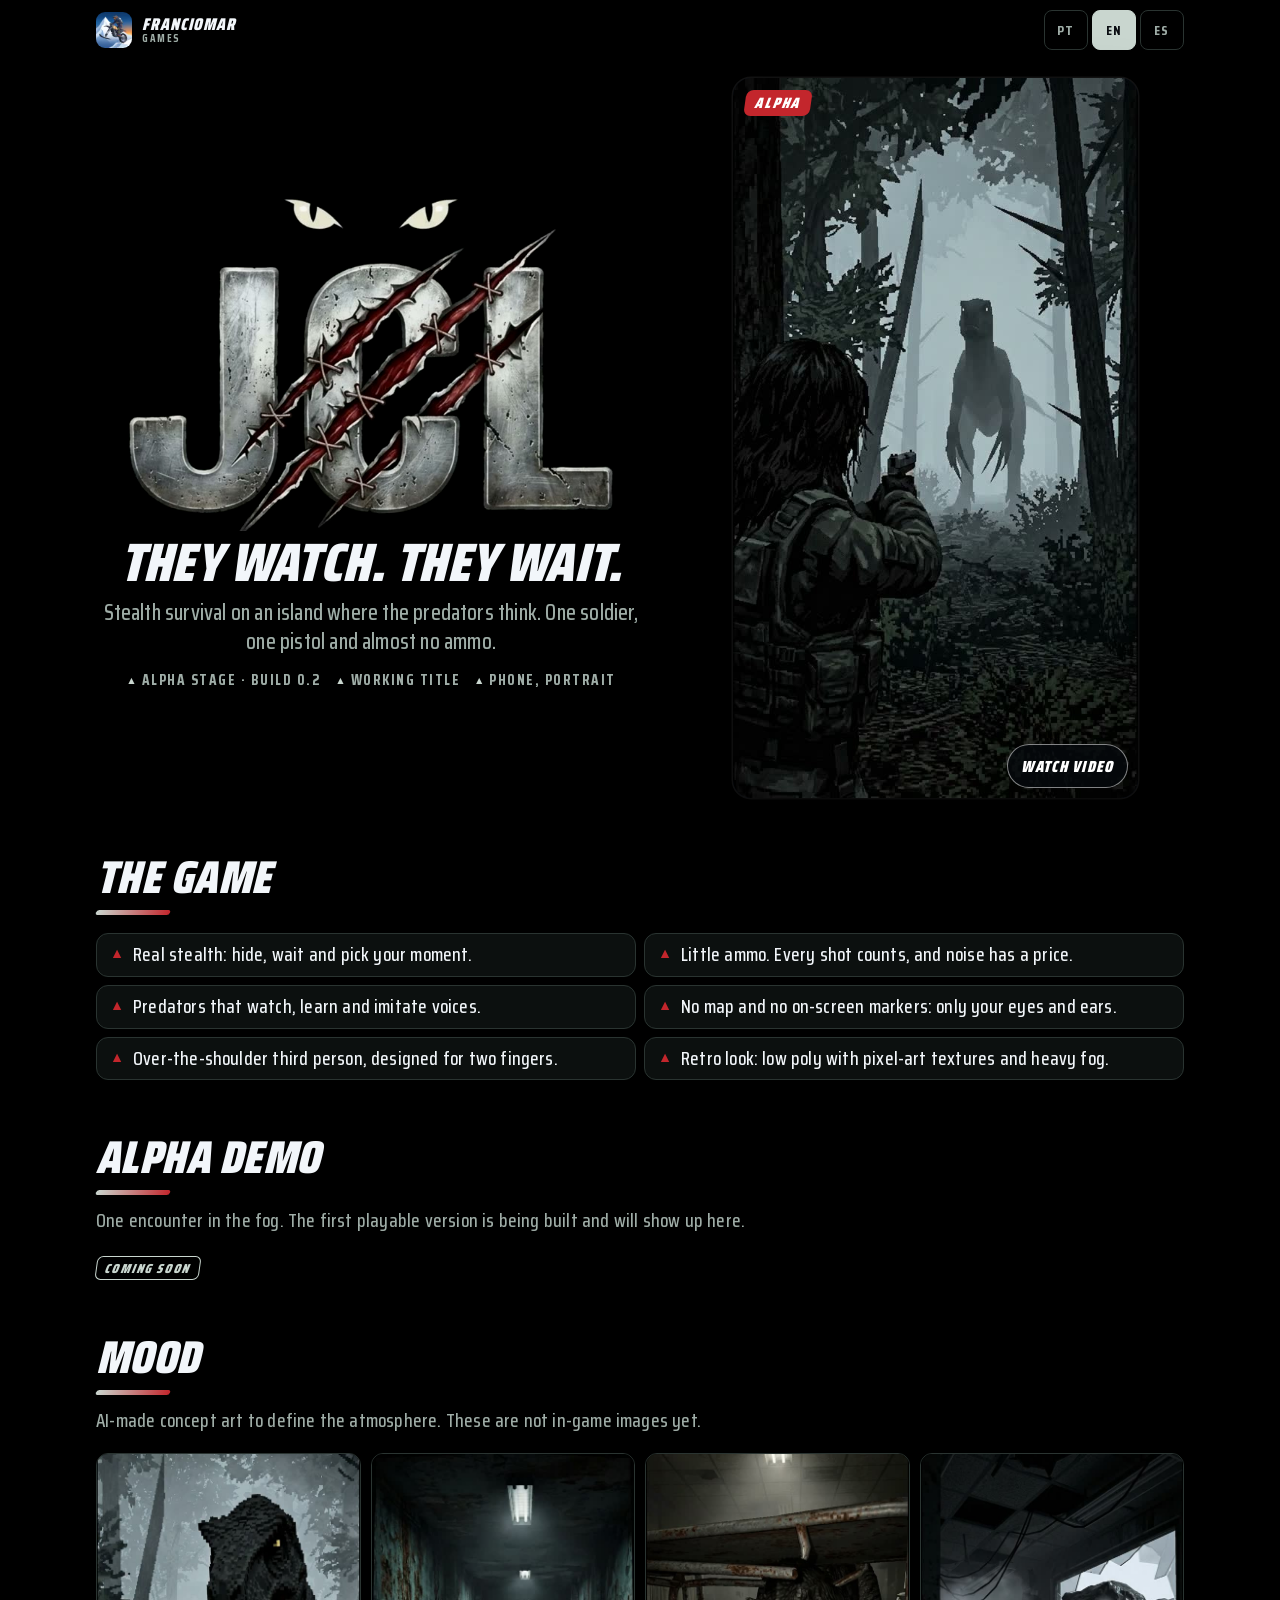
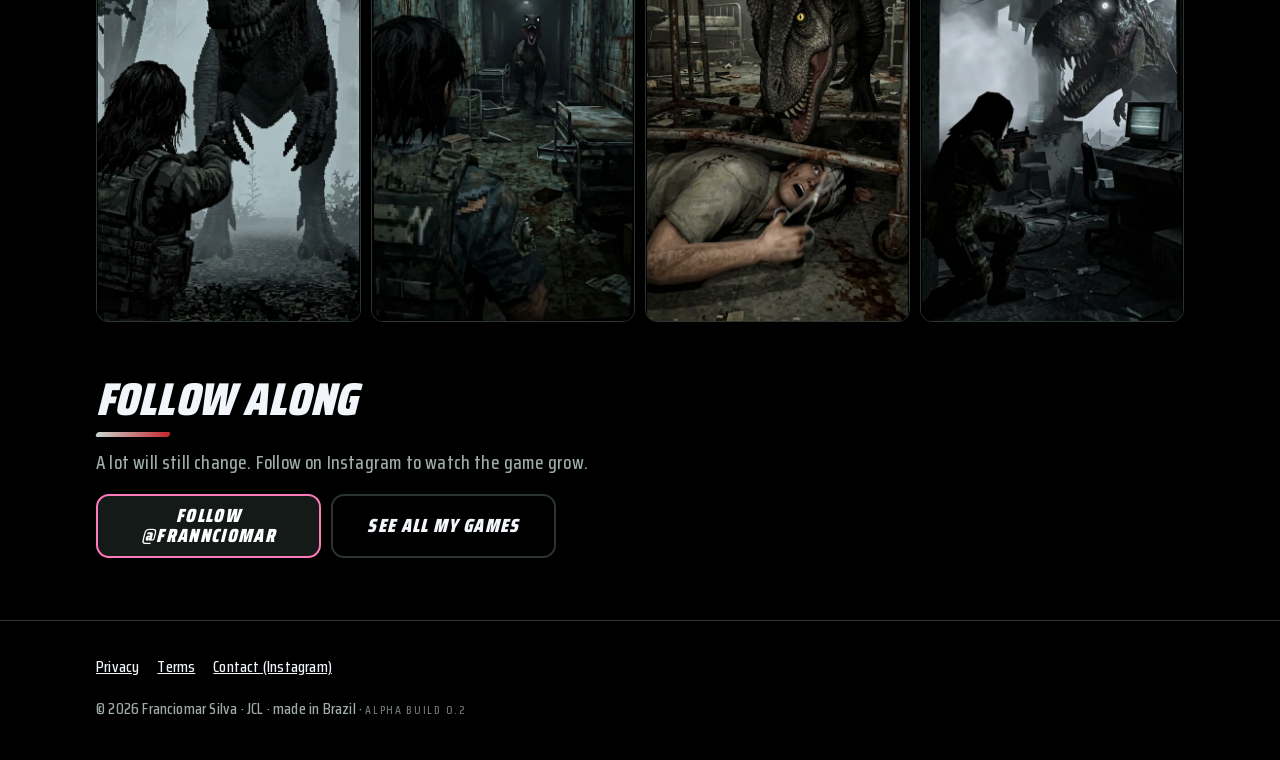
==== jcl/index.html @ 3e93e506 "Topo do site: Franciomar Games Co-Authored-By: Claude Sonnet 5.5 <noreply@anthropic.com>" ====
<!DOCTYPE html>
<html lang="pt-BR">
<head>
<meta charset="utf-8">
<meta name="viewport" content="width=device-width,initial-scale=1,viewport-fit=cover">
<title>JCL — survival horror stealth em desenvolvimento (alfa) | By Franciomar Silva</title>
<meta name="description" content="JCL (nome provisório): sobrevivência furtiva numa ilha onde os predadores pensam. Jogo em fase alfa, build 0.2. By Franciomar Silva.">
<meta name="theme-color" content="#070909">
<meta name="color-scheme" content="dark">
<link rel="canonical" href="https://frannciomar.github.io/jcl/">
<meta property="og:type" content="website">
<meta property="og:site_name" content="Franciomar Silva — Games">
<meta property="og:title" content="JCL — eles observam, eles esperam">
<meta property="og:description" content="Survival horror stealth retrô, em fase alfa.">
<meta property="og:url" content="https://frannciomar.github.io/jcl/">
<meta property="og:image" content="https://frannciomar.github.io/jcl/img/og.jpg">
<meta name="twitter:card" content="summary_large_image">
<link rel="icon" type="image/png" sizes="48x48" href="../assets/img/favicon-48.png">
<link rel="apple-touch-icon" href="../assets/img/apple-touch-icon.png">
<link rel="stylesheet" href="../assets/site.css">
<link rel="stylesheet" href="jcl.css">
</head>
<body class="jcl">
<header class="top">
  <a class="brand" href="../" aria-label="Franciomar — Games">
    <img src="../assets/img/icon-96.webp" width="36" height="36" alt="">
    <span>Franciomar<small>GAMES</small></span>
  </a>
  <div class="langs" role="group" aria-label="Idioma / Language / Idioma">
    <button type="button" data-lang-btn="pt" aria-pressed="true" aria-label="Português">PT</button>
    <button type="button" data-lang-btn="en" aria-pressed="false" aria-label="English">EN</button>
    <button type="button" data-lang-btn="es" aria-pressed="false" aria-label="Español">ES</button>
  </div>
</header>

<main>
<div class="wrap hero">
  <div class="media teaser">
    <video id="teaser" src="teaser.mp4" poster="img/poster.jpg" muted loop playsinline preload="metadata" aria-label="Arte conceitual em vídeo: um predador se aproxima na névoa" data-i-aria="video.aria"></video>
    <span class="badge" data-i="badge">ALFA</span>
    <button class="tap" type="button" id="bVideo" data-i="video.pause" hidden>Pausar</button>
  </div>
  <div class="copy">
    <h1><img class="logo" src="img/logo.jpg" width="720" height="480" alt="JCL"></h1>
    <p class="tag" data-i="tag">Eles observam. Eles esperam.</p>
    <p class="sub" data-i="sub">Sobrevivência furtiva numa ilha onde os predadores pensam. Um soldado, uma pistola e quase nenhuma munição.</p>
    <ul class="facts">
      <li data-i="f.state">Fase alfa · build 0.2</li>
      <li data-i="f.name">Nome provisório</li>
      <li data-i="f.dev">Celular, na vertical</li>
    </ul>
  </div>
</div>

<section class="wrap sec" id="jogo">
  <h2 data-i="game.h">O jogo</h2>
  <ul class="news">
    <li data-i="g.1">Furtividade de verdade: esconder, esperar e escolher a hora.</li>
    <li data-i="g.2">Pouca munição. Cada tiro conta, e o barulho tem preço.</li>
    <li data-i="g.3">Predadores que observam, aprendem e imitam vozes.</li>
    <li data-i="g.4">Sem mapa e sem indicadores na tela: só os seus olhos e ouvidos.</li>
    <li data-i="g.5">Terceira pessoa por cima do ombro, pensado para dois dedos.</li>
    <li data-i="g.6">Visual retrô: low poly com textura em pixel art e muita névoa.</li>
  </ul>
</section>

<section class="wrap sec" id="demo">
  <h2 data-i="demo.h">Demo alfa</h2>
  <p class="lead" data-i="demo.lead">Um encontro na névoa. A primeira versão jogável está em preparação e vai aparecer aqui.</p>
  <span class="pill soon" id="demoSoon" data-i="demo.soon">EM BREVE</span>
  <a class="btn play" id="demoGo" href="#" data-i="demo.play" hidden>Jogar a demo</a>
</section>

<section class="wrap sec" id="clima">
  <h2 data-i="art.h">Clima do jogo</h2>
  <p class="lead" data-i="art.lead">Arte conceitual feita com IA para definir a atmosfera. Ainda não são imagens do jogo.</p>
  <div class="gallery">
    <img src="img/shot-1.jpg" width="540" height="960" loading="lazy" alt="Arte conceitual: predador de perto numa floresta com névoa" data-i-alt="art.1">
    <img src="img/shot-2.jpg" width="540" height="960" loading="lazy" alt="Arte conceitual: corredor escuro com um predador ao fundo" data-i-alt="art.2">
    <img src="img/shot-3.jpg" width="540" height="960" loading="lazy" alt="Arte conceitual: sobrevivente escondido sob uma maca" data-i-alt="art.3">
    <img src="img/shot-4.jpg" width="540" height="960" loading="lazy" alt="Arte conceitual: um grande predador invade uma sala" data-i-alt="art.4">
  </div>
</section>

<section class="wrap sec" id="acompanhe">
  <h2 data-i="follow.h">Acompanhe</h2>
  <p class="lead" data-i="follow.lead">Muita coisa ainda vai mudar. Siga no Instagram para ver o jogo crescer.</p>
  <div class="cta">
    <a class="btn ig" href="https://instagram.com/frannciomar" target="_blank" rel="noopener"><span data-i="follow.btn">Seguir @frannciomar</span></a>
    <a class="btn ghost" href="../#jogos" data-i="back">Ver todos os meus games</a>
  </div>
</section>
</main>

<footer>
  <div class="wrap">
    <nav aria-label="Rodapé">
      <a href="../privacidade.html" data-i="ft.priv">Privacidade</a>
      <a href="../termos.html" data-i="ft.terms">Termos</a>
      <a href="https://instagram.com/frannciomar" target="_blank" rel="noopener" data-i="ft.contact">Contato (Instagram)</a>
    </nav>
    <div>© 2026 Franciomar Silva · JCL · <span data-i="ft.made">feito no Brasil</span> · <span class="build">ALPHA BUILD 0.2</span></div>
  </div>
</footer>

<script src="jcl.js"></script>
</body>
</html>
---- assets/site.css ----
/* EVEREST MOTORBIKE — landing. Cores e fonte iguais às do jogo. */
@font-face{font-family:"Saira Condensed";font-weight:500;font-style:normal;font-display:swap;src:url(fonts/saira-condensed-500.woff2) format("woff2")}
@font-face{font-family:"Saira Condensed";font-weight:700;font-style:normal;font-display:swap;src:url(fonts/saira-condensed-700.woff2) format("woff2")}
@font-face{font-family:"Saira Condensed";font-weight:900;font-style:normal;font-display:swap;src:url(fonts/saira-condensed-900.woff2) format("woff2")}
:root{--or:#ff6a1a;--or2:#ff8a3d;--cy:#39c8ff;--ink:#0a0d12;--ink2:#111823;--ink3:#18212e;--line:#263242;--tx:#f2f6fa;--mut:#a9b6c6;--f:"Saira Condensed","Arial Narrow","Helvetica Neue",Impact,sans-serif;--w:1120px}
*{box-sizing:border-box}
html{-webkit-text-size-adjust:100%;scroll-behavior:smooth}
body{margin:0;background:var(--ink);color:var(--tx);font:500 18px/1.45 var(--f);letter-spacing:.01em;overflow-x:hidden}
img,video,svg{display:block;max-width:100%}
a{color:var(--cy)}
h1,h2,h3{font-weight:900;font-style:italic;text-transform:uppercase;line-height:1;margin:0;letter-spacing:.01em}
p{margin:0 0 .8em}
.wrap{max-width:var(--w);margin:0 auto;padding:0 16px}
.sr{position:absolute;width:1px;height:1px;overflow:hidden;clip:rect(0 0 0 0);white-space:nowrap}
:focus-visible{outline:3px solid var(--cy);outline-offset:3px;border-radius:6px}
.skip{position:absolute;left:8px;top:-60px;background:#fff;color:#000;padding:8px 12px;border-radius:8px;z-index:50;font-weight:700}
.skip:focus{top:8px}

/* topo */
.top{display:flex;align-items:center;justify-content:space-between;gap:10px;padding:10px 16px;max-width:var(--w);margin:0 auto}
.brand{display:flex;align-items:center;gap:10px;color:var(--tx);text-decoration:none;font-weight:900;font-style:italic;text-transform:uppercase;font-size:17px;letter-spacing:.06em;line-height:1}
.brand img{width:36px;height:36px;border-radius:9px}
.brand small{display:block;font-weight:700;font-style:normal;font-size:11px;letter-spacing:.14em;color:var(--mut)}
.langs{display:flex;gap:4px}
.langs button{font:700 14px var(--f);letter-spacing:.08em;color:var(--mut);background:transparent;border:1.5px solid var(--line);border-radius:8px;min-width:44px;min-height:40px;cursor:pointer}
.langs button[aria-pressed=true]{color:#0a0d12;background:var(--cy);border-color:var(--cy)}

/* aviso do navegador do Instagram */
.igbar{display:none;margin:0 16px 10px;padding:12px 14px;border-radius:12px;background:#1b2a3d;border:1.5px solid var(--cy);font-size:17px;line-height:1.3}
.igbar b{color:var(--cy)}
.igbar .row{display:flex;flex-wrap:wrap;gap:8px;margin-top:10px}
.ig .igbar{display:block}

/* hero */
.hero{display:grid;gap:12px;padding-bottom:8px}
.media{position:relative;display:block;margin:0 auto;width:min(100%,calc(47svh * .8),460px);aspect-ratio:4/5;border-radius:18px;overflow:hidden;background:#101826 center/cover no-repeat;box-shadow:0 18px 50px rgba(0,0,0,.55),0 0 0 1.5px rgba(255,255,255,.08);isolation:isolate}
.media img,.media video{position:absolute;inset:0;width:100%;height:100%;object-fit:cover}
.media video{opacity:0;transition:opacity .5s}
.media.playing video{opacity:1}
.media .slide{opacity:0;transition:opacity 1.2s ease}
.media .slide.on{opacity:1}
.media.kb .slide.on{animation:kb 7s ease-out both}
@keyframes kb{from{transform:scale(1.02)}to{transform:scale(1.14) translate(-1.5%,-1.5%)}}
.badge{position:absolute;z-index:3;left:12px;top:12px;background:var(--or);color:#140700;font:900 italic 15px/1 var(--f);letter-spacing:.12em;padding:6px 10px 5px;border-radius:7px;transform:skewX(-8deg)}
.tap{position:absolute;z-index:3;right:10px;bottom:10px;display:flex;align-items:center;gap:8px;background:rgba(6,9,14,.78);color:#fff;font:900 italic 16px/1 var(--f);letter-spacing:.08em;text-transform:uppercase;padding:9px 13px 8px;border-radius:999px;border:1.5px solid rgba(255,255,255,.5)}
.tap svg{width:14px;height:14px;fill:var(--or)}
.copy h1{font-size:clamp(34px,10vw,72px)}
.copy h1 em{color:var(--or);font-style:inherit}
.copy .sub{color:var(--mut);font-size:18px;line-height:1.3;margin:8px 0 12px;max-width:34em}
.cta{display:grid;gap:10px}
.btn{display:inline-flex;align-items:center;justify-content:center;gap:10px;min-height:52px;padding:10px 18px;border-radius:13px;border:2px solid var(--line);background:var(--ink3);color:var(--tx);font:900 italic 19px/1.05 var(--f);letter-spacing:.07em;text-transform:uppercase;text-decoration:none;cursor:pointer;text-align:center}
.btn svg{width:20px;height:20px;flex:none;fill:currentColor}
.btn:hover{border-color:var(--cy)}
.btn.play{min-height:68px;font-size:clamp(26px,7.6vw,34px);background:linear-gradient(180deg,#ff8436,#ff5a05);border-color:#ffb27a;color:#160800;box-shadow:0 10px 30px rgba(255,106,26,.38),inset 0 -4px 0 rgba(0,0,0,.18)}
.btn.play small{display:block;font-size:.5em;letter-spacing:.14em;font-style:normal;font-weight:700}
.btn.play:hover{filter:brightness(1.08)}
.btn.play:active{transform:translateY(2px)}
.btn.ghost{background:transparent}
.btn.ig{border-color:#ff7ab8;color:#fff}
.two{display:grid;grid-template-columns:1fr 1fr;gap:10px}
.two .btn{font-size:17px;padding:8px 10px;gap:8px;letter-spacing:.05em}
.facts{display:flex;flex-wrap:wrap;gap:6px 14px;margin:14px 0 0;padding:0;list-style:none;color:var(--mut);font-weight:700;font-size:15px;letter-spacing:.1em;text-transform:uppercase}
.facts li::before{content:"▲ ";color:var(--cy);font-size:.7em;vertical-align:.15em}

/* seções */
section.sec{padding-top:48px;padding-bottom:6px}
.sec h2{font-size:clamp(30px,8vw,46px)}
.sec h2::after{content:"";display:block;width:74px;height:5px;margin-top:10px;background:linear-gradient(90deg,var(--cy),var(--or));border-radius:3px;transform:skewX(-20deg)}
.lead{color:var(--mut);margin:12px 0 18px;max-width:40em}
.cards{display:grid;gap:16px}
.card{background:linear-gradient(180deg,var(--ink3),var(--ink2));border:1.5px solid var(--line);border-radius:18px;padding:16px;position:relative;overflow:hidden}
.card h3{font-size:30px;display:flex;flex-wrap:wrap;align-items:center;gap:10px}
.pill{display:inline-block;font:900 italic 13px/1 var(--f);letter-spacing:.14em;padding:5px 8px 4px;border-radius:6px;background:var(--or);color:#140700;transform:skewX(-8deg)}
.pill.soon{background:transparent;color:var(--cy);border:1.5px solid var(--cy)}
.card p{color:var(--mut);margin:10px 0 12px}
.shots{display:grid;grid-template-columns:repeat(3,1fr);gap:8px;margin:12px 0}
.shots img{width:100%;height:auto;aspect-ratio:412/860;object-fit:cover;border-radius:10px;border:1.5px solid var(--line);background:#101826}
.mini{display:grid;gap:6px;margin:0 0 14px;padding:0;list-style:none;font-size:16px;color:var(--tx)}
.mini b{color:var(--cy);font-weight:700;letter-spacing:.06em;text-transform:uppercase;margin-right:6px}
.card.ph{min-height:190px;display:grid;align-content:center;justify-items:start;border-style:dashed;background:repeating-linear-gradient(135deg,#111823 0 14px,#0e141d 14px 28px)}
.card.ph h3{color:#7f8fa3}
.card.ph .mtn{position:absolute;right:-10px;bottom:-6px;width:150px;opacity:.16;fill:var(--cy)}

/* controles */
.ctrl{display:grid;gap:16px}
.ctrl .card h3{font-size:24px;color:var(--cy)}
.keys{margin:12px 0 0;padding:0;list-style:none;display:grid;gap:9px}
.keys li{display:flex;align-items:center;gap:10px;flex-wrap:wrap}
.keys span.k{display:flex;gap:4px;flex:none}
.keys li>span:not(.k){flex:1 1 6em;min-width:0;line-height:1.25}
kbd{display:inline-grid;place-items:center;min-width:34px;height:32px;padding:0 8px;border-radius:7px;background:#0b1017;border:1.5px solid #3a4a5e;border-bottom-width:3px;font:700 15px var(--f);color:#fff;letter-spacing:.04em}
.keys i{font-style:normal;display:grid;place-items:center;width:34px;height:34px;border-radius:50%;border:1.5px solid var(--cy);color:var(--cy);font-weight:900;flex:none}

/* sobre */
.about{display:grid;gap:14px}
.about .who{display:flex;gap:14px;align-items:center}
.about .who img{width:76px;height:76px;border-radius:18px;flex:none}
.about .who b{display:block;font:900 italic 24px/1 var(--f);text-transform:uppercase}
.stores{display:flex;flex-wrap:wrap;gap:8px;margin:4px 0 12px;padding:0;list-style:none}
.stores li{border:1.5px solid var(--line);border-radius:999px;padding:6px 12px 5px;font-weight:700;font-size:15px;line-height:1.15;letter-spacing:.08em;text-transform:uppercase;color:var(--tx);white-space:nowrap}
.stores li span{color:var(--mut);letter-spacing:.04em}
.stores li small{margin-left:4px;font-size:11px;letter-spacing:.12em;color:var(--cy);border:1px solid var(--cy);border-radius:5px;padding:1px 5px}

/* publicidade (só aparece quando ligada em ads-config.js) */
.ad{display:none;margin:56px auto 8px;max-width:var(--w);padding:0 16px;text-align:center}
.ad.on{display:block}
.ad .lbl{display:block;font-size:12px;letter-spacing:.2em;text-transform:uppercase;color:#8494a8;margin-bottom:6px}
.ad .box{min-height:100px;max-height:280px;overflow:hidden;border-radius:10px;background:#0e141d}

footer{margin-top:56px;padding:26px 0 40px;border-top:1.5px solid var(--line);color:var(--mut);font-size:16px}
footer nav{display:flex;flex-wrap:wrap;gap:6px 18px;margin-bottom:10px}
footer a{color:var(--tx);display:inline-block;padding:8px 0;min-height:40px}
.news{margin:16px 0 0;padding:0;list-style:none;display:grid;gap:8px}
.news li{position:relative;padding:9px 12px 9px 36px;background:var(--ink2);border:1.5px solid var(--line);border-radius:12px;line-height:1.25}
.news li::before{content:"▲";position:absolute;left:13px;top:11px;color:var(--or);font-size:.75em}
footer .build{font-size:12px;letter-spacing:.14em;opacity:.7;white-space:nowrap}
@media (min-width:700px){.news{grid-template-columns:1fr 1fr}}

/* diálogo de instalação / consentimento / aviso */
dialog{border:1.5px solid var(--line);border-radius:18px;background:var(--ink2);color:var(--tx);padding:20px;width:min(92vw,440px);font:500 18px/1.4 var(--f)}
dialog::backdrop{background:rgba(3,5,8,.78)}
dialog h2{font-size:28px;margin-bottom:12px}
.steps{margin:0 0 16px;padding:0;list-style:none;counter-reset:s;display:grid;gap:12px}
.steps li{counter-increment:s;display:grid;grid-template-columns:36px 1fr;gap:12px;align-items:center}
.steps li::before{content:counter(s);display:grid;place-items:center;width:36px;height:36px;border-radius:50%;background:var(--or);color:#140700;font:900 italic 20px var(--f)}
.steps svg{display:inline-block;width:24px;height:24px;vertical-align:-6px;margin:0 3px;fill:none;stroke:var(--cy);stroke-width:2;stroke-linecap:round;stroke-linejoin:round}
.consent{position:fixed;left:8px;right:8px;bottom:8px;z-index:40;max-width:560px;margin:0 auto;background:#131c29;border:1.5px solid var(--line);border-radius:16px;padding:14px;box-shadow:0 12px 40px rgba(0,0,0,.6);font-size:16px}
.consent p{margin:0 0 10px}
.consent .two .btn{min-height:46px;font-size:17px}
.toast{position:fixed;left:50%;bottom:22px;transform:translateX(-50%);z-index:60;background:#fff;color:#0a0d12;font-weight:700;padding:10px 16px;border-radius:999px;box-shadow:0 8px 30px rgba(0,0,0,.5);opacity:0;pointer-events:none;transition:opacity .25s}
.toast.on{opacity:1}
.btn.support{min-height:48px;font-size:17px;color:var(--mut);border-color:var(--line)}
.btn.support svg{fill:#ff7ab8}
.btn.support:hover{color:var(--tx)}
#pix{max-height:94svh;overflow:auto;width:min(94vw,420px)}
#pix p{margin:0 0 10px;font-size:17px;line-height:1.3}
#pix .note{border:1.5px solid var(--cy);border-radius:10px;padding:8px 10px;color:var(--tx)}
#pix .qr{width:min(100%,232px);aspect-ratio:1;margin:4px auto 10px;background:#fff;border-radius:12px;padding:6px;display:grid;place-items:center;color:#0a0d12;font-size:15px;text-align:center}
#pix .qr svg{width:100%;height:100%}
#pix .who2{color:var(--mut);font-size:16px}
#pix .who2 b{color:var(--tx)}
#pix .btn{min-height:48px;font-size:17px}
#pix .btn.done{border-color:#4fd18b;color:#4fd18b}
#pix .key{display:block;font:500 14px/1.3 ui-monospace,Menlo,Consolas,monospace;color:var(--mut);text-align:center;word-break:break-all;user-select:all;-webkit-user-select:all;padding:2px 0 4px}
/* jogo em alfa: selo e botão em vermelho; botão alinhado ao pé do cartão */
.cards .card.game{display:flex;flex-direction:column}
.cards .card.game .btn{margin-top:auto}
.card.alpha .pill{background:#c3262c;color:#fff}
.card.alpha .btn.play{background:linear-gradient(180deg,#d63238,#9c141a);border-color:#ff8a8e;color:#fff;box-shadow:0 10px 30px rgba(195,38,44,.35)}
[hidden]{display:none!important}

/* páginas de texto */
.doc{max-width:760px;margin:0 auto;padding:8px 16px 30px}
.doc h1{font-size:clamp(34px,9vw,54px);margin:14px 0 6px}
.doc h2{font-size:25px;color:var(--cy);margin:26px 0 8px;font-style:normal}
.doc li{margin-bottom:6px}
.doc .date{color:var(--mut);font-size:16px}
.js [data-lang]{display:none}
.js [data-lang].on{display:block}

@media (min-width:700px){
  .cards{grid-template-columns:1fr 1fr;align-items:stretch}
  .cards .card.ph{grid-column:1/-1;min-height:150px}
  .ctrl{grid-template-columns:1fr 1fr}
  .cta{grid-template-columns:1fr}
  .about{grid-template-columns:1.2fr 1fr;align-items:start}
}
@media (min-width:900px){
  body{font-size:19px}
  .hero{grid-template-columns:1.05fr .95fr;align-items:center;gap:40px;padding-top:18px}
  .hero .media{order:2;width:min(100%,calc(74svh * .8),440px)}
  .copy h1{font-size:clamp(56px,6.4vw,84px)}
  .copy .sub{font-size:22px}
  .cta{max-width:460px}
}
@media (prefers-reduced-motion:reduce){
  html{scroll-behavior:auto}
  .media.kb .slide.on{animation:none}
  .media .slide{transition-duration:.01s}
  *{transition-duration:.01s!important}
}
---- jcl/jcl.css ----
/* JCL — por cima de ../assets/site.css: paleta fria da névoa e vermelho do corte */
body.jcl{--or:#c3262c;--or2:#e0484d;--cy:#c9d6cf;--ink:#000;--ink2:#0c100f;--ink3:#141a18;--line:#2a3431;--mut:#9fada7}
.jcl .badge,.jcl .pill{color:#fff}
.jcl .pill.soon{color:var(--cy)}
.jcl .media.teaser{aspect-ratio:9/16;width:min(100%,calc(62svh * .5625),420px)}
.jcl .media.teaser video{opacity:1}
.jcl button.tap{cursor:pointer;min-height:44px}
.jcl h1 .logo{width:min(100%,520px);height:auto;margin:0 auto}
.jcl .tag{font:900 italic clamp(30px,8vw,54px)/1.05 var(--f);text-transform:uppercase;text-align:center;margin:4px 0}
.jcl .copy .sub{margin-inline:auto;text-align:center}
.jcl .facts{justify-content:center}
.jcl .news{margin-top:18px}
.jcl .btn.play{background:linear-gradient(180deg,#d63238,#9c141a);border-color:#ff8a8e;color:#fff;box-shadow:0 10px 30px rgba(195,38,44,.35);max-width:460px}
.gallery{display:grid;grid-template-columns:1fr 1fr;gap:10px}
.gallery img{width:100%;height:auto;border-radius:12px;border:1.5px solid var(--line)}
@media (min-width:700px){.gallery{grid-template-columns:repeat(4,1fr)}.jcl .cta{grid-template-columns:repeat(2,minmax(0,300px))}}
@media (min-width:900px){.jcl .hero .media.teaser{width:min(100%,calc(80svh * .5625),420px)}}
/* o logo funde no fundo preto; no celular o nome vem antes do vídeo */
.jcl h1 .logo{mix-blend-mode:lighten;filter:contrast(1.06) brightness(.97)}
@media (max-width:899px){.jcl .hero .copy{order:-1}.jcl h1 .logo{width:min(82%,360px)}.jcl .hero .copy .facts{margin:6px 0 4px}}
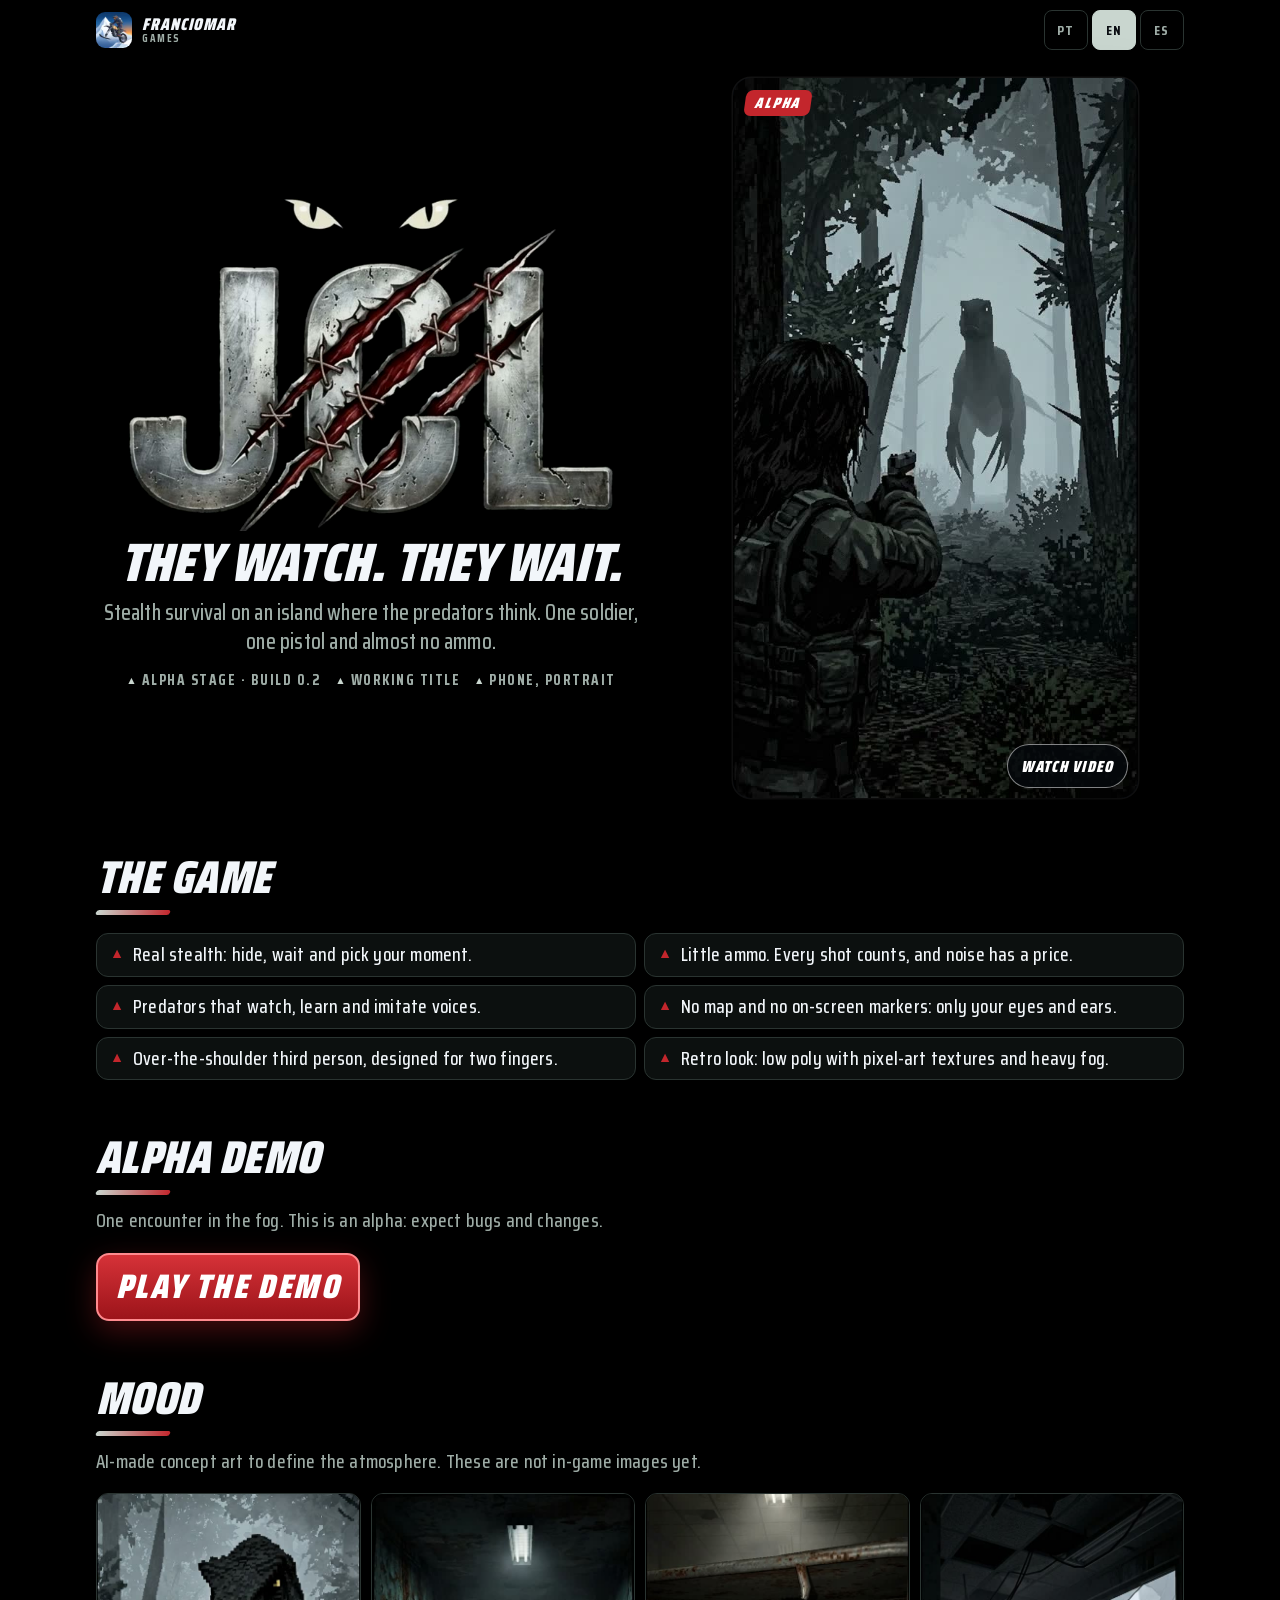
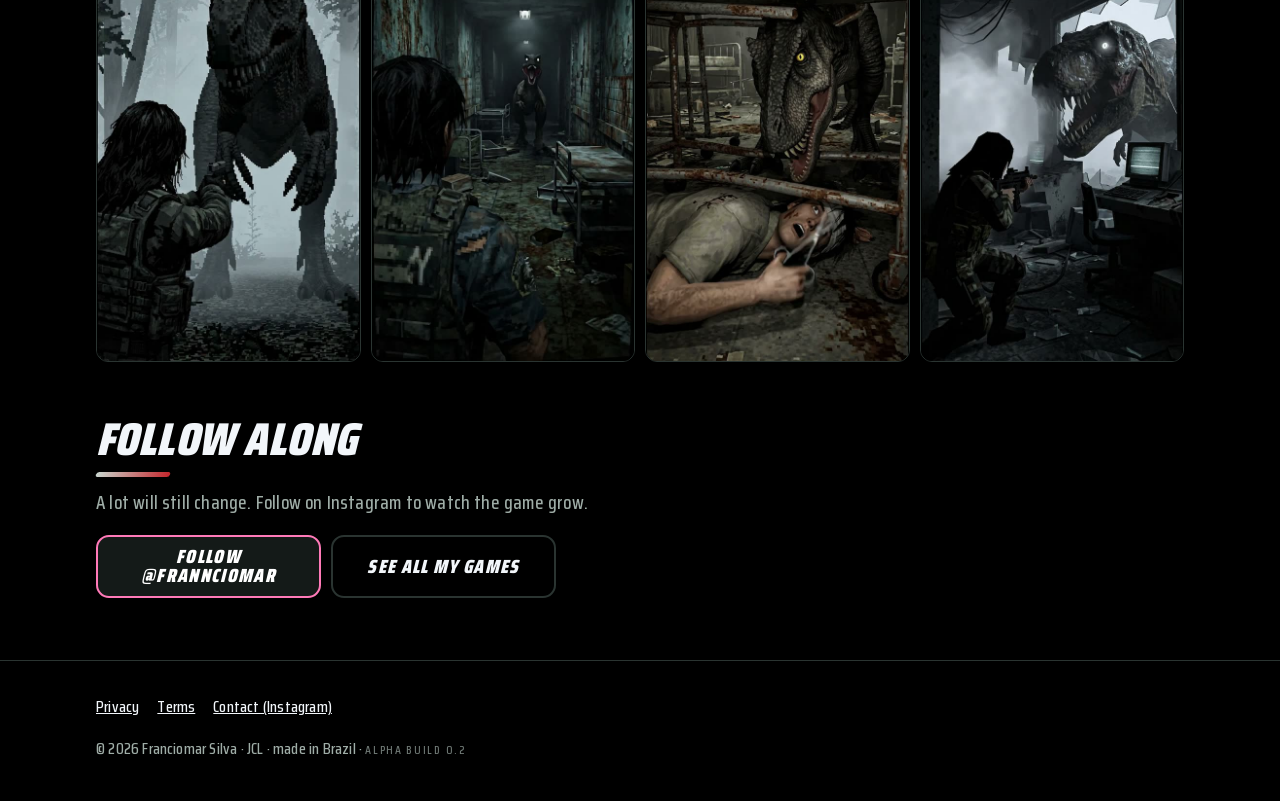
==== commit 0c652936: "JCL: demo alfa jogavel (encontro com o Observador) Co-Authored-By: Claude Fable 5.2 <noreply@anthrop" ====
--- a/jcl/index.html
+++ b/jcl/index.html
@@ -103,6 +103,6 @@
   </div>
 </footer>
 
-<script src="jcl.js"></script>
+<script src="jcl.js?v=demo1"></script>
 </body>
 </html>
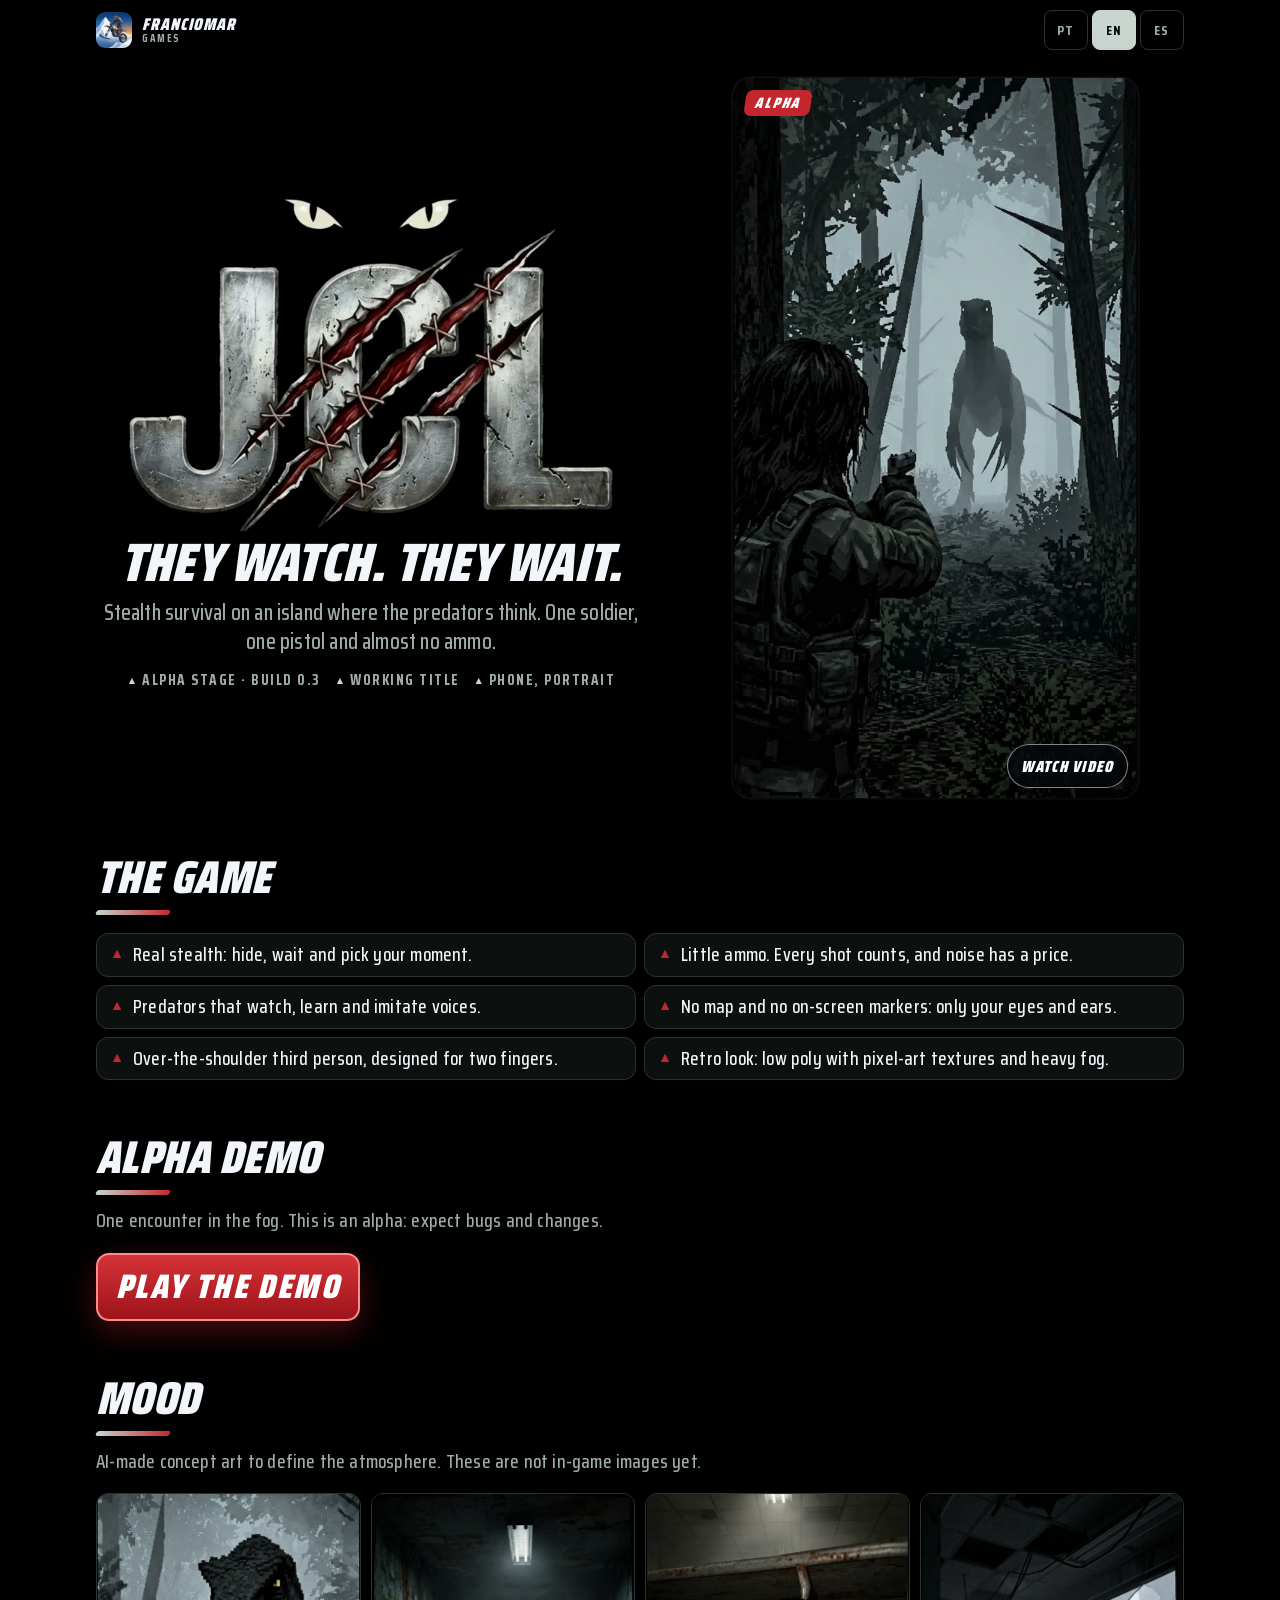
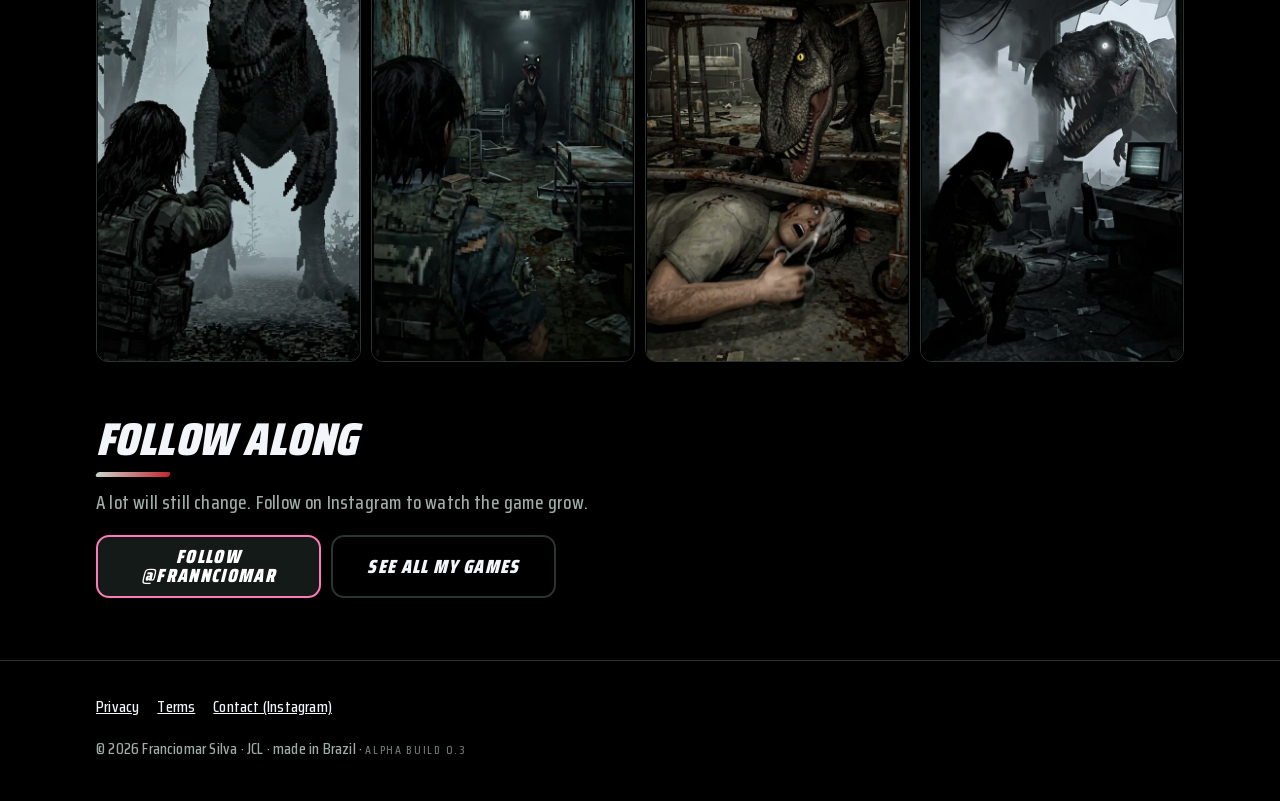
==== commit 2f1b3cc4: "JCL alfa build 0.3: demo com visual refeito a partir do video (Observador, Ariel e floresta) Co-Auth" ====
--- a/jcl/index.html
+++ b/jcl/index.html
@@ -4,7 +4,7 @@
 <meta charset="utf-8">
 <meta name="viewport" content="width=device-width,initial-scale=1,viewport-fit=cover">
 <title>JCL — survival horror stealth em desenvolvimento (alfa) | By Franciomar Silva</title>
-<meta name="description" content="JCL (nome provisório): sobrevivência furtiva numa ilha onde os predadores pensam. Jogo em fase alfa, build 0.2. By Franciomar Silva.">
+<meta name="description" content="JCL (nome provisório): sobrevivência furtiva numa ilha onde os predadores pensam. Jogo em fase alfa, build 0.3. By Franciomar Silva.">
 <meta name="theme-color" content="#070909">
 <meta name="color-scheme" content="dark">
 <link rel="canonical" href="https://frannciomar.github.io/jcl/">
@@ -45,7 +45,7 @@
     <p class="tag" data-i="tag">Eles observam. Eles esperam.</p>
     <p class="sub" data-i="sub">Sobrevivência furtiva numa ilha onde os predadores pensam. Um soldado, uma pistola e quase nenhuma munição.</p>
     <ul class="facts">
-      <li data-i="f.state">Fase alfa · build 0.2</li>
+      <li data-i="f.state">Fase alfa · build 0.3</li>
       <li data-i="f.name">Nome provisório</li>
       <li data-i="f.dev">Celular, na vertical</li>
     </ul>
@@ -99,10 +99,10 @@
       <a href="../termos.html" data-i="ft.terms">Termos</a>
       <a href="https://instagram.com/frannciomar" target="_blank" rel="noopener" data-i="ft.contact">Contato (Instagram)</a>
     </nav>
-    <div>© 2026 Franciomar Silva · JCL · <span data-i="ft.made">feito no Brasil</span> · <span class="build">ALPHA BUILD 0.2</span></div>
+    <div>© 2026 Franciomar Silva · JCL · <span data-i="ft.made">feito no Brasil</span> · <span class="build">ALPHA BUILD 0.3</span></div>
   </div>
 </footer>
 
-<script src="jcl.js?v=demo1"></script>
+<script src="jcl.js?v=b03"></script>
 </body>
 </html>
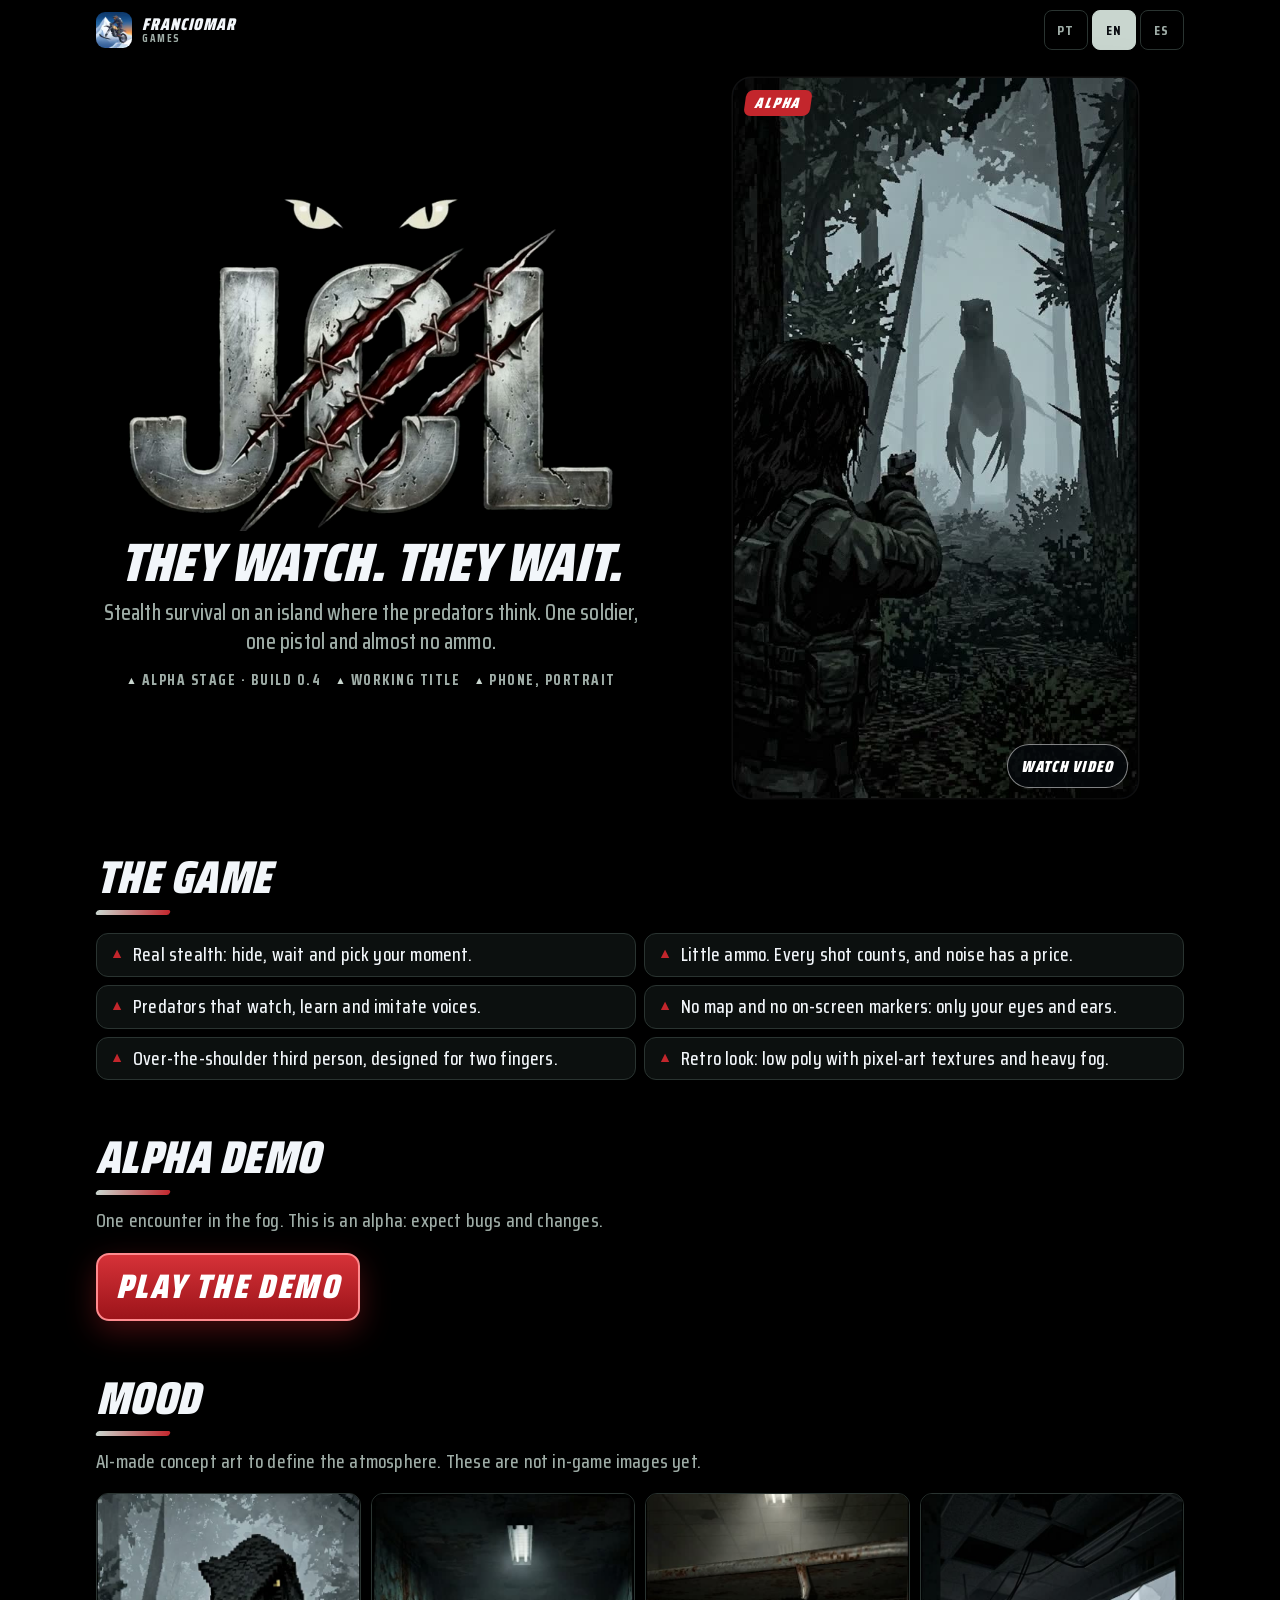
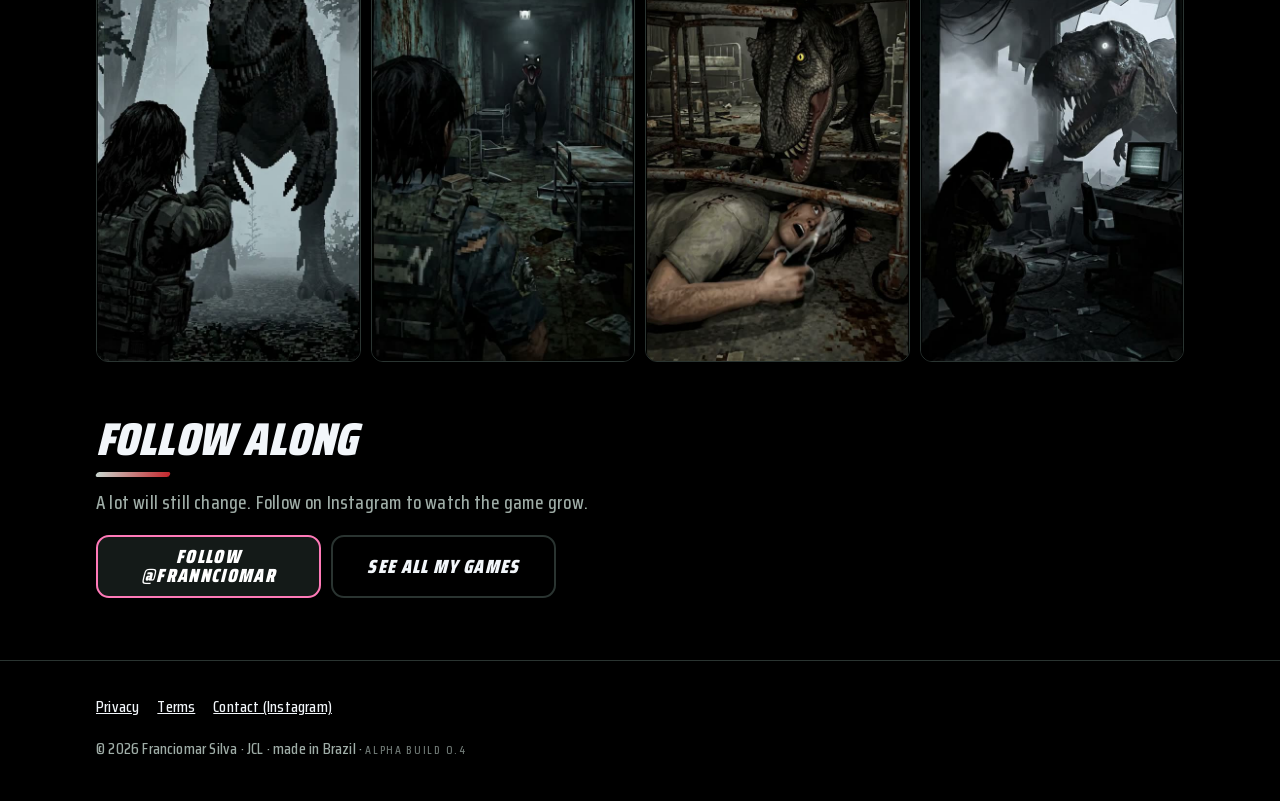
==== commit 9ca06fc7: "JCL alfa build 0.4: demo toda em 3D (Observador e Ariel modelados no Blender, floresta 3D, textura p" ====
--- a/jcl/index.html
+++ b/jcl/index.html
@@ -4,7 +4,7 @@
 <meta charset="utf-8">
 <meta name="viewport" content="width=device-width,initial-scale=1,viewport-fit=cover">
 <title>JCL — survival horror stealth em desenvolvimento (alfa) | By Franciomar Silva</title>
-<meta name="description" content="JCL (nome provisório): sobrevivência furtiva numa ilha onde os predadores pensam. Jogo em fase alfa, build 0.3. By Franciomar Silva.">
+<meta name="description" content="JCL (nome provisório): sobrevivência furtiva numa ilha onde os predadores pensam. Jogo em fase alfa, build 0.4. By Franciomar Silva.">
 <meta name="theme-color" content="#070909">
 <meta name="color-scheme" content="dark">
 <link rel="canonical" href="https://frannciomar.github.io/jcl/">
@@ -45,7 +45,7 @@
     <p class="tag" data-i="tag">Eles observam. Eles esperam.</p>
     <p class="sub" data-i="sub">Sobrevivência furtiva numa ilha onde os predadores pensam. Um soldado, uma pistola e quase nenhuma munição.</p>
     <ul class="facts">
-      <li data-i="f.state">Fase alfa · build 0.3</li>
+      <li data-i="f.state">Fase alfa · build 0.4</li>
       <li data-i="f.name">Nome provisório</li>
       <li data-i="f.dev">Celular, na vertical</li>
     </ul>
@@ -99,10 +99,10 @@
       <a href="../termos.html" data-i="ft.terms">Termos</a>
       <a href="https://instagram.com/frannciomar" target="_blank" rel="noopener" data-i="ft.contact">Contato (Instagram)</a>
     </nav>
-    <div>© 2026 Franciomar Silva · JCL · <span data-i="ft.made">feito no Brasil</span> · <span class="build">ALPHA BUILD 0.3</span></div>
+    <div>© 2026 Franciomar Silva · JCL · <span data-i="ft.made">feito no Brasil</span> · <span class="build">ALPHA BUILD 0.4</span></div>
   </div>
 </footer>
 
-<script src="jcl.js?v=b03"></script>
+<script src="jcl.js?v=b04"></script>
 </body>
 </html>
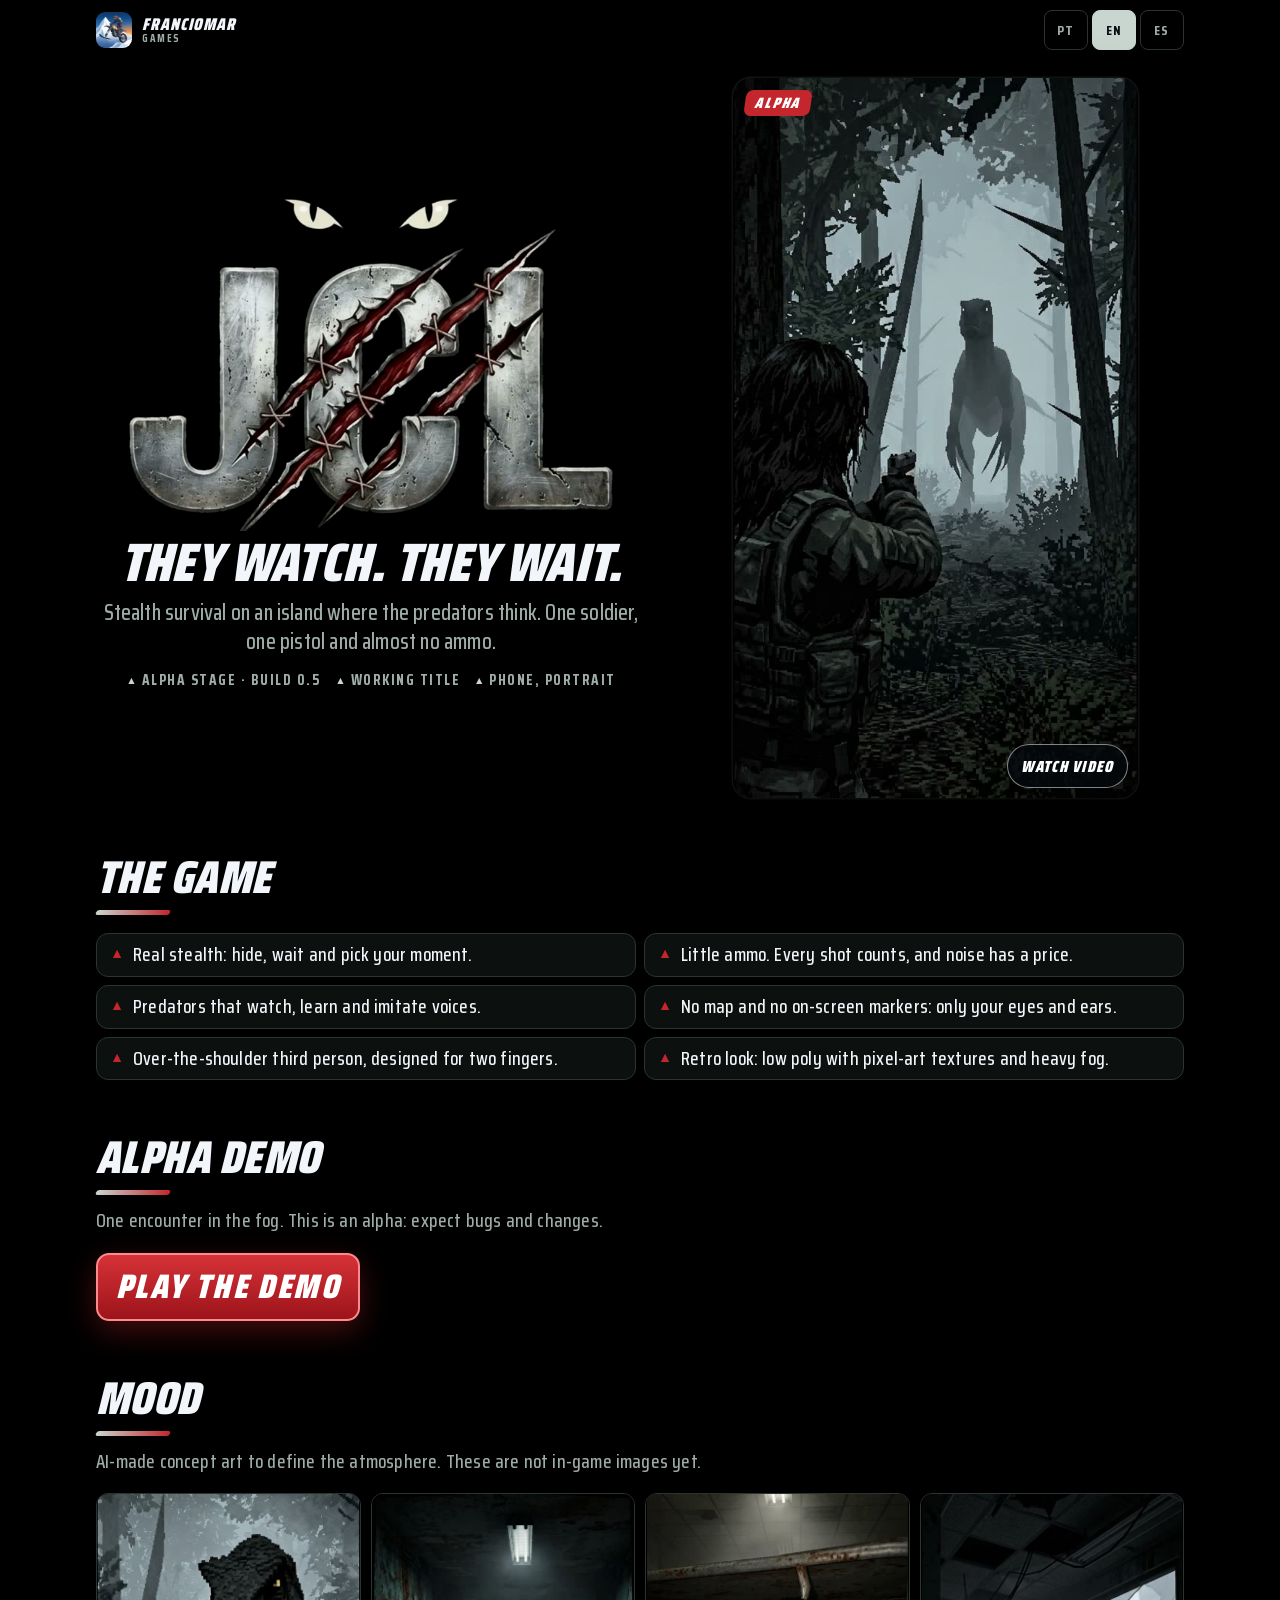
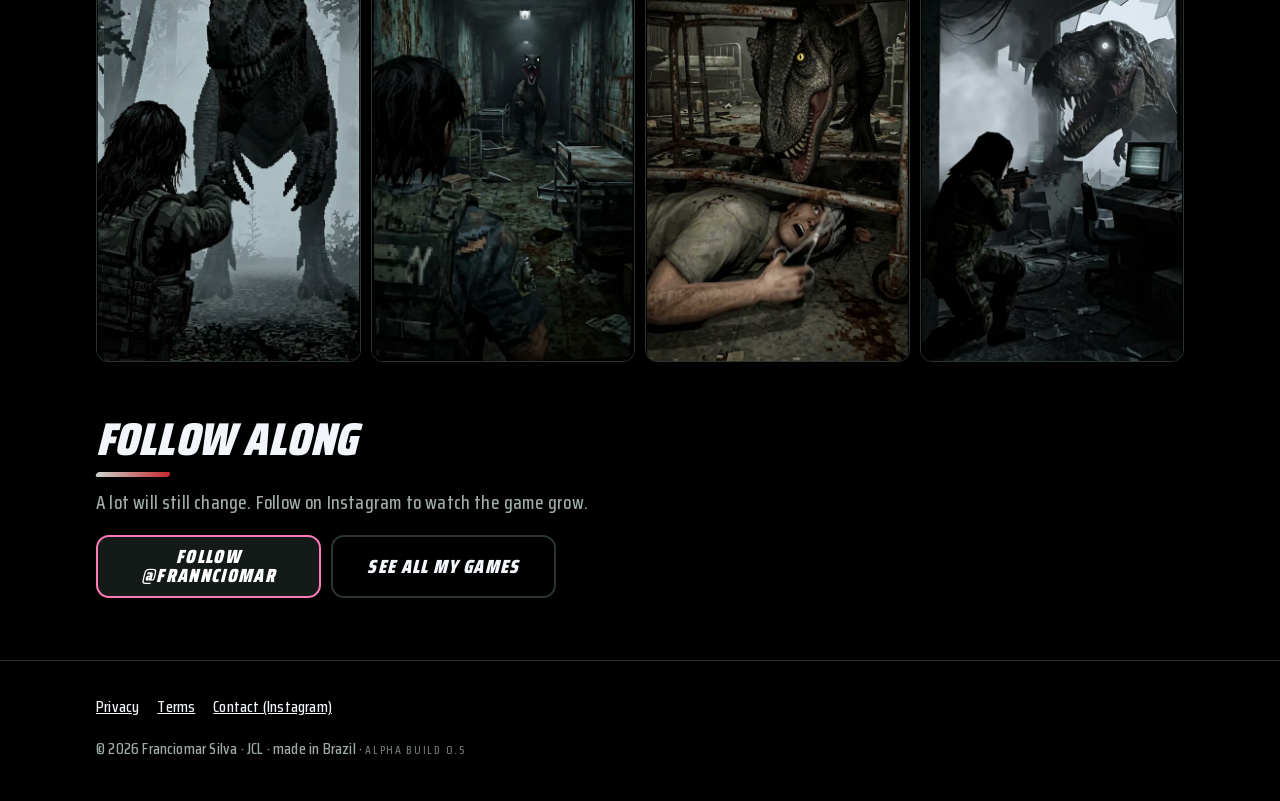
==== commit 2ce2e97b: "JCL alfa build 0.5: novo Observador (Therizinosaurus), quatro armas, mochila 3D, deitar, ferimentos " ====
--- a/jcl/index.html
+++ b/jcl/index.html
@@ -4,7 +4,7 @@
 <meta charset="utf-8">
 <meta name="viewport" content="width=device-width,initial-scale=1,viewport-fit=cover">
 <title>JCL — survival horror stealth em desenvolvimento (alfa) | By Franciomar Silva</title>
-<meta name="description" content="JCL (nome provisório): sobrevivência furtiva numa ilha onde os predadores pensam. Jogo em fase alfa, build 0.4. By Franciomar Silva.">
+<meta name="description" content="JCL (nome provisório): sobrevivência furtiva numa ilha onde os predadores pensam. Jogo em fase alfa, build 0.5. By Franciomar Silva.">
 <meta name="theme-color" content="#070909">
 <meta name="color-scheme" content="dark">
 <link rel="canonical" href="https://frannciomar.github.io/jcl/">
@@ -45,7 +45,7 @@
     <p class="tag" data-i="tag">Eles observam. Eles esperam.</p>
     <p class="sub" data-i="sub">Sobrevivência furtiva numa ilha onde os predadores pensam. Um soldado, uma pistola e quase nenhuma munição.</p>
     <ul class="facts">
-      <li data-i="f.state">Fase alfa · build 0.4</li>
+      <li data-i="f.state">Fase alfa · build 0.5</li>
       <li data-i="f.name">Nome provisório</li>
       <li data-i="f.dev">Celular, na vertical</li>
     </ul>
@@ -99,10 +99,10 @@
       <a href="../termos.html" data-i="ft.terms">Termos</a>
       <a href="https://instagram.com/frannciomar" target="_blank" rel="noopener" data-i="ft.contact">Contato (Instagram)</a>
     </nav>
-    <div>© 2026 Franciomar Silva · JCL · <span data-i="ft.made">feito no Brasil</span> · <span class="build">ALPHA BUILD 0.4</span></div>
+    <div>© 2026 Franciomar Silva · JCL · <span data-i="ft.made">feito no Brasil</span> · <span class="build">ALPHA BUILD 0.5</span></div>
   </div>
 </footer>
 
-<script src="jcl.js?v=b04"></script>
+<script src="jcl.js?v=b05"></script>
 </body>
 </html>
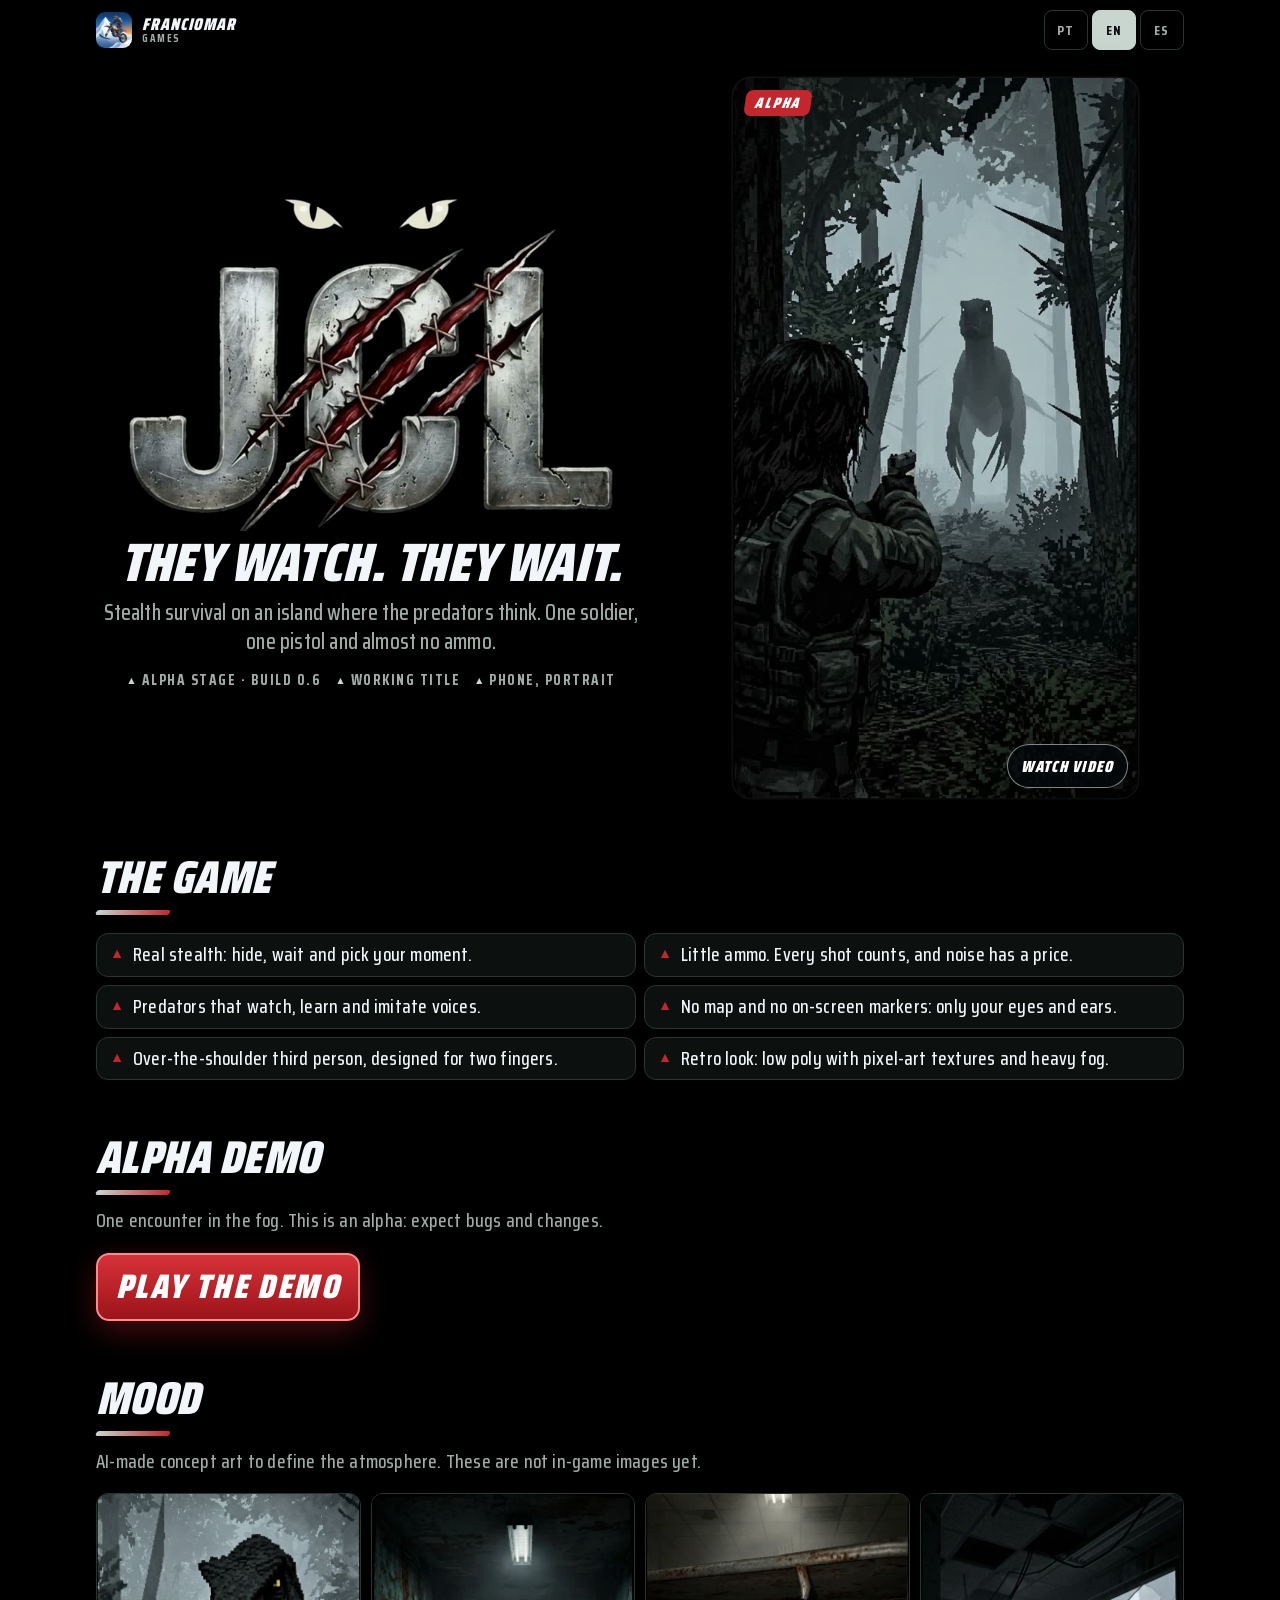
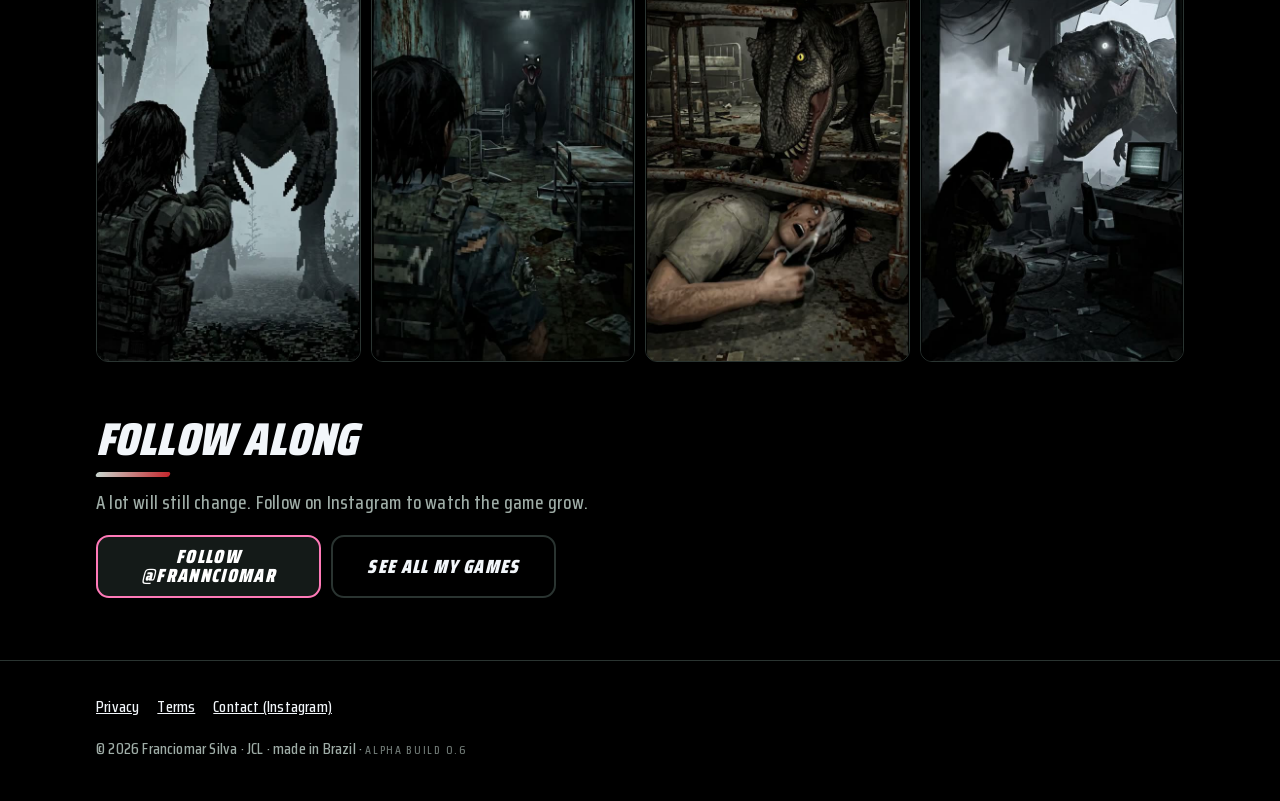
==== commit 5b098b5b: "JCL alfa build 0.6: mochila tatica em primeira pessoa, equipamento no corpo, espingarda 12 curta, me" ====
--- a/jcl/index.html
+++ b/jcl/index.html
@@ -4,7 +4,7 @@
 <meta charset="utf-8">
 <meta name="viewport" content="width=device-width,initial-scale=1,viewport-fit=cover">
 <title>JCL — survival horror stealth em desenvolvimento (alfa) | By Franciomar Silva</title>
-<meta name="description" content="JCL (nome provisório): sobrevivência furtiva numa ilha onde os predadores pensam. Jogo em fase alfa, build 0.5. By Franciomar Silva.">
+<meta name="description" content="JCL (nome provisório): sobrevivência furtiva numa ilha onde os predadores pensam. Jogo em fase alfa, build 0.6. By Franciomar Silva.">
 <meta name="theme-color" content="#070909">
 <meta name="color-scheme" content="dark">
 <link rel="canonical" href="https://frannciomar.github.io/jcl/">
@@ -45,7 +45,7 @@
     <p class="tag" data-i="tag">Eles observam. Eles esperam.</p>
     <p class="sub" data-i="sub">Sobrevivência furtiva numa ilha onde os predadores pensam. Um soldado, uma pistola e quase nenhuma munição.</p>
     <ul class="facts">
-      <li data-i="f.state">Fase alfa · build 0.5</li>
+      <li data-i="f.state">Fase alfa · build 0.6</li>
       <li data-i="f.name">Nome provisório</li>
       <li data-i="f.dev">Celular, na vertical</li>
     </ul>
@@ -99,10 +99,10 @@
       <a href="../termos.html" data-i="ft.terms">Termos</a>
       <a href="https://instagram.com/frannciomar" target="_blank" rel="noopener" data-i="ft.contact">Contato (Instagram)</a>
     </nav>
-    <div>© 2026 Franciomar Silva · JCL · <span data-i="ft.made">feito no Brasil</span> · <span class="build">ALPHA BUILD 0.5</span></div>
+    <div>© 2026 Franciomar Silva · JCL · <span data-i="ft.made">feito no Brasil</span> · <span class="build">ALPHA BUILD 0.6</span></div>
   </div>
 </footer>
 
-<script src="jcl.js?v=b05"></script>
+<script src="jcl.js?v=b06"></script>
 </body>
 </html>
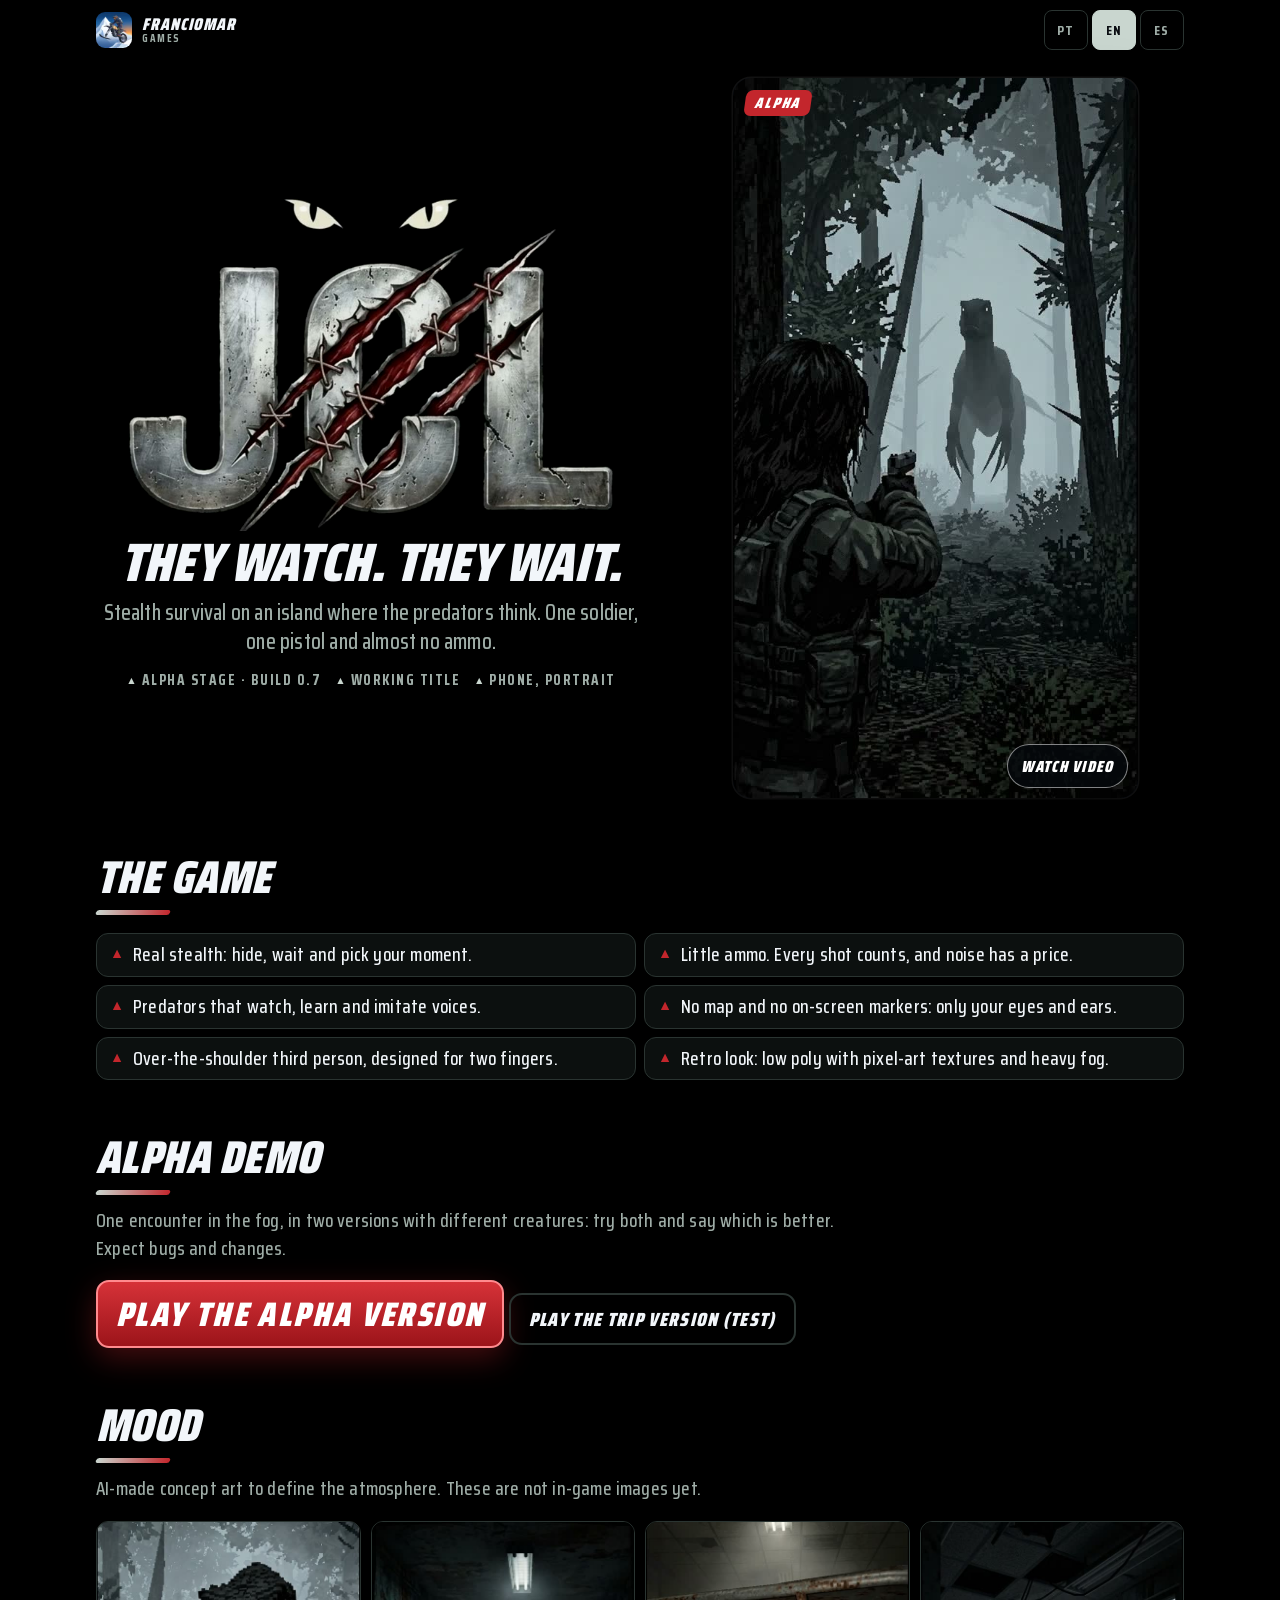
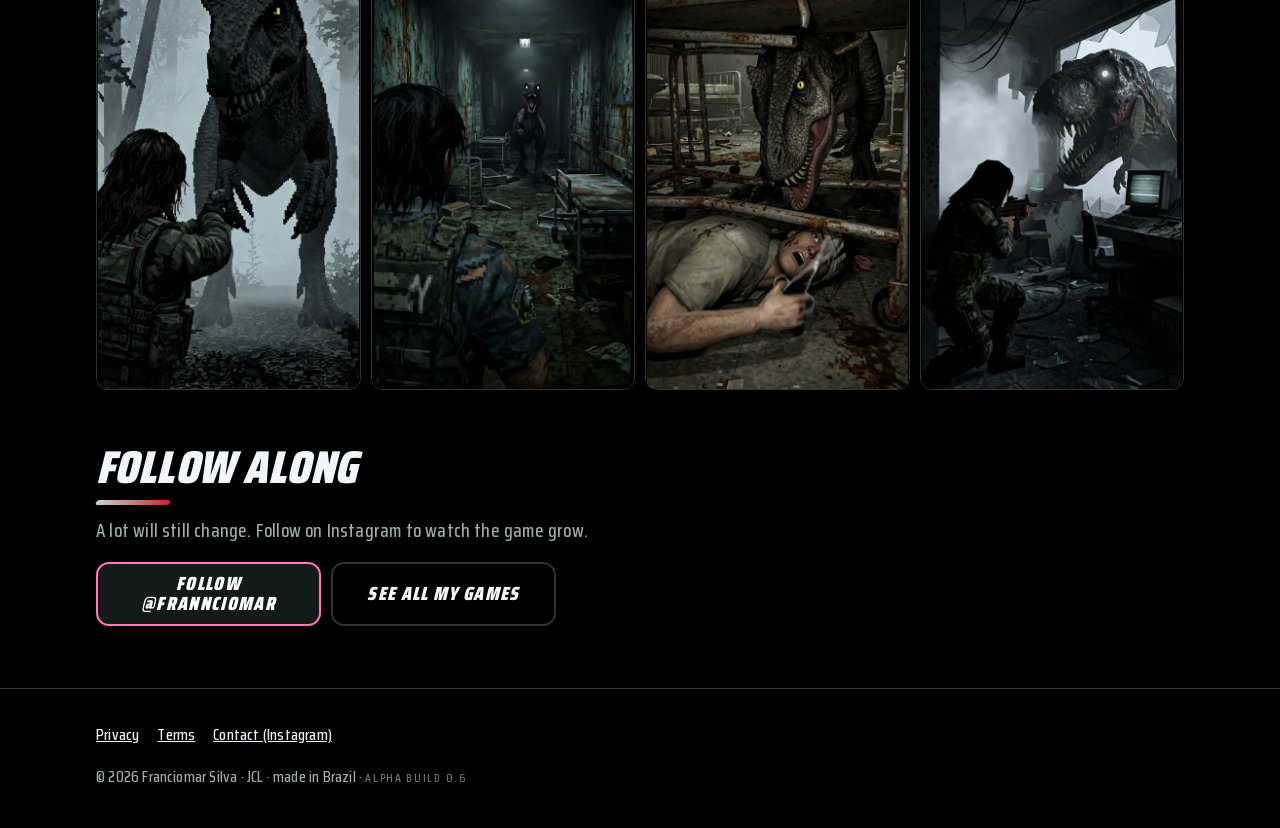
==== commit 62b3f2ec: "JCL build 0.7: pentes de pistola na Alfa e versão Trip para comparação Co-Authored-By: Claude Sonnet" ====
--- a/jcl/index.html
+++ b/jcl/index.html
@@ -4,7 +4,7 @@
 <meta charset="utf-8">
 <meta name="viewport" content="width=device-width,initial-scale=1,viewport-fit=cover">
 <title>JCL — survival horror stealth em desenvolvimento (alfa) | By Franciomar Silva</title>
-<meta name="description" content="JCL (nome provisório): sobrevivência furtiva numa ilha onde os predadores pensam. Jogo em fase alfa, build 0.6. By Franciomar Silva.">
+<meta name="description" content="JCL (nome provisório): sobrevivência furtiva numa ilha onde os predadores pensam. Jogo em fase alfa, build 0.7. By Franciomar Silva.">
 <meta name="theme-color" content="#070909">
 <meta name="color-scheme" content="dark">
 <link rel="canonical" href="https://frannciomar.github.io/jcl/">
@@ -15,8 +15,8 @@
 <meta property="og:url" content="https://frannciomar.github.io/jcl/">
 <meta property="og:image" content="https://frannciomar.github.io/jcl/img/og.jpg">
 <meta name="twitter:card" content="summary_large_image">
-<link rel="icon" type="image/png" sizes="48x48" href="../assets/img/favicon-48.png">
-<link rel="apple-touch-icon" href="../assets/img/apple-touch-icon.png">
+<link rel="icon" type="image/png" sizes="48x48" href="img/icone/favicon-48.png?v=1">
+<link rel="apple-touch-icon" href="img/icone/apple-touch-icon.png?v=1">
 <link rel="stylesheet" href="../assets/site.css">
 <link rel="stylesheet" href="jcl.css">
 </head>
@@ -45,7 +45,7 @@
     <p class="tag" data-i="tag">Eles observam. Eles esperam.</p>
     <p class="sub" data-i="sub">Sobrevivência furtiva numa ilha onde os predadores pensam. Um soldado, uma pistola e quase nenhuma munição.</p>
     <ul class="facts">
-      <li data-i="f.state">Fase alfa · build 0.6</li>
+      <li data-i="f.state">Fase alfa · build 0.7</li>
       <li data-i="f.name">Nome provisório</li>
       <li data-i="f.dev">Celular, na vertical</li>
     </ul>
@@ -68,7 +68,8 @@
   <h2 data-i="demo.h">Demo alfa</h2>
   <p class="lead" data-i="demo.lead">Um encontro na névoa. A primeira versão jogável está em preparação e vai aparecer aqui.</p>
   <span class="pill soon" id="demoSoon" data-i="demo.soon">EM BREVE</span>
-  <a class="btn play" id="demoGo" href="#" data-i="demo.play" hidden>Jogar a demo</a>
+  <a class="btn play" id="demoGo" href="#" data-i="demo.play" hidden>Jogar a versão Alfa</a>
+  <a class="btn ghost" id="tripGo" href="trip/" data-i="trip.play">Jogar a versão Trip (teste)</a>
 </section>
 
 <section class="wrap sec" id="clima">
@@ -103,6 +104,6 @@
   </div>
 </footer>
 
-<script src="jcl.js?v=b06"></script>
+<script src="jcl.js?v=b07"></script>
 </body>
 </html>
